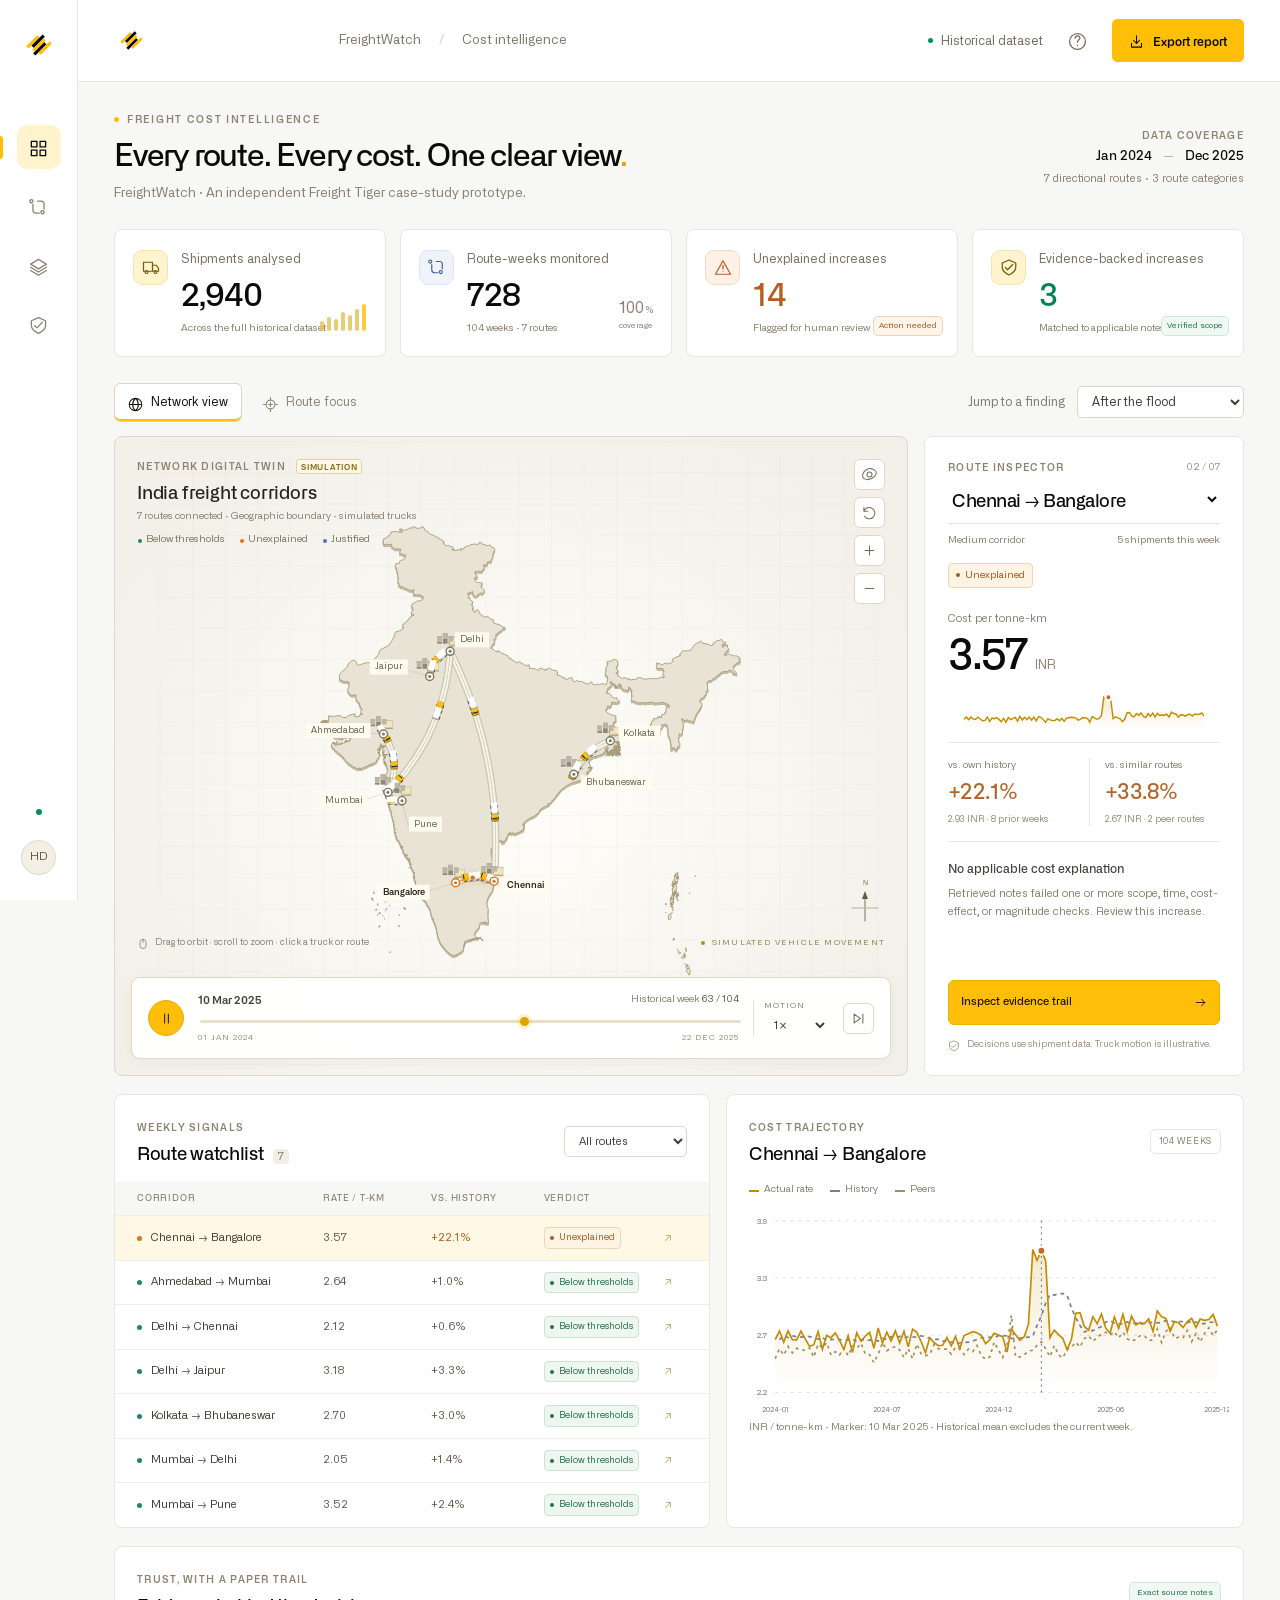
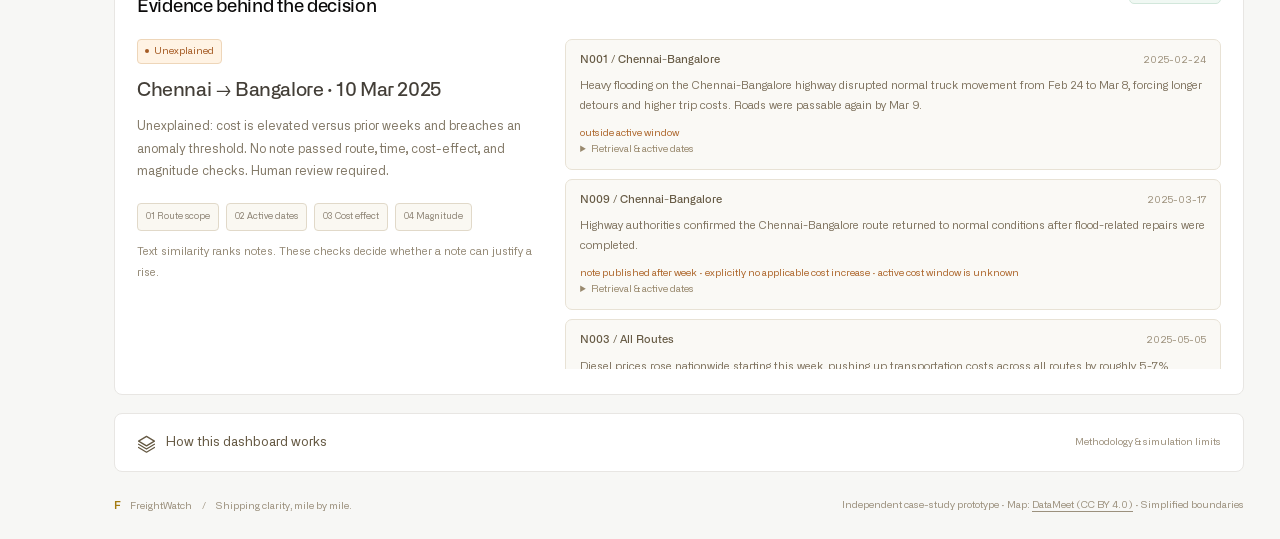
==== index.html @ c9426d9f "Deploy FreightWatch India dashboard with 3D truck simulation" ====
<!doctype html>
<html lang="en"><head><meta charset="UTF-8"><meta name="viewport" content="width=device-width,initial-scale=1"><meta name="theme-color" content="#0b1018"><meta name="description" content="Explore freight-cost anomalies in a 3D logistics network with simulated trucks and inspectable evidence."><title>FreightWatch | Freight Tiger Case Study</title><link rel="preload" href="assets/alliance-regular.woff2" as="font" type="font/woff2" crossorigin><link rel="stylesheet" href="styles.css"><link rel="stylesheet" href="brand.css"></head>
<body>
<aside class="rail"><a class="brand-mark" href="#" aria-label="FreightWatch home"><img src="assets/freight-tiger-logo.svg" alt="Freight Tiger"></a><div class="rail-nav"><button class="nav active" data-go="top" aria-label="Network overview" title="Network overview" data-icon="grid"></button><button class="nav" data-go="analysis" aria-label="Route analytics" title="Route analytics" data-icon="route"></button><button class="nav" data-go="evidence" aria-label="Evidence library" title="Evidence library" data-icon="layers"></button><button class="nav" data-go="method" aria-label="Methodology" title="Methodology" data-icon="shield"></button></div><div class="rail-bottom"><span class="online-dot"></span><div class="avatar">HD</div></div></aside>
<div class="workspace" id="top"><header><a class="wordmark" href="https://freighttiger.com/" target="_blank" rel="noopener"><img src="assets/freight-tiger-logo.svg" alt="Freight Tiger"></a><div class="breadcrumb">FreightWatch <span>/</span> Cost intelligence</div><div class="header-right"><span class="data-chip"><i></i>Historical dataset</span><button class="icon-button" id="helpBtn" aria-label="Open dashboard guide" data-icon="help"></button><a class="export" href="output.csv" download><span data-icon="download"></span>Export report</a></div></header>
<main><div class="page-heading"><div><div class="overline"><span></span> FREIGHT COST INTELLIGENCE</div><h1>Every route. Every cost. One clear view<span>.</span></h1><p>FreightWatch · An independent Freight Tiger case-study prototype.</p></div><div class="coverage"><span class="tiny-label">DATA COVERAGE</span><strong>Jan 2024 <span>—</span> Dec 2025</strong><span>7 directional routes · 3 route categories</span></div></div>
<section class="stats" aria-label="Full dataset metrics"><article><span class="stat-icon" data-icon="truck"></span><div><div class="stat-label">Shipments analysed</div><strong>2,940</strong><small>Across the full historical dataset</small></div><span class="micro-bars"><i></i><i></i><i></i><i></i><i></i><i></i><i></i></span></article><article><span class="stat-icon blue" data-icon="route"></span><div><div class="stat-label">Route-weeks monitored</div><strong>728</strong><small>104 weeks · 7 routes</small></div><span class="stat-end">100<span>%</span><small>coverage</small></span></article><article><span class="stat-icon orange" data-icon="alert"></span><div><div class="stat-label">Unexplained increases</div><strong class="warm">14</strong><small>Flagged for human review</small></div><span class="pill orange">Action needed</span></article><article><span class="stat-icon" data-icon="shield"></span><div><div class="stat-label">Evidence-backed increases</div><strong class="mint">3</strong><small>Matched to applicable notes</small></div><span class="pill green">Verified scope</span></article></section>
<div class="commandbar"><div class="tabs"><button class="tab active" id="networkTab"><span data-icon="globe"></span>Network view</button><button class="tab" id="focusTab"><span data-icon="target"></span>Route focus</button></div><div class="scenario"><label for="scenario">Jump to a finding</label><select id="scenario"><option value="flood-after">After the flood</option><option value="flood">Flood disruption</option><option value="festival">Festival surcharge</option><option value="spike">Unexplained spike</option><option value="peer">Peer anomaly</option></select></div></div>
<section class="main-grid"><div class="scene-panel"><canvas id="world" aria-label="Interactive 3D schematic of Indian shipping routes with simulated moving trucks"></canvas><div class="scene-top"><div><div class="tiny-label">NETWORK DIGITAL TWIN <span class="beta">SIMULATION</span></div><h2>India freight corridors</h2><p id="sceneCaption">7 routes connected · Geographic India boundary · simulated trucks</p></div><div class="scene-tools"><button id="orbit" class="tool" title="Toggle automatic camera orbit" aria-label="Toggle automatic camera orbit" data-icon="orbit"></button><button id="resetCamera" class="tool" title="Reset to north-up India map" aria-label="Reset to north-up India map" data-icon="reset"></button><button id="zoomIn" class="tool" title="Zoom in" aria-label="Zoom in" data-icon="plus"></button><button id="zoomOut" class="tool" title="Zoom out" aria-label="Zoom out" data-icon="minus"></button></div></div><div class="scene-key"><span><i class="key-dot teal"></i>Below thresholds</span><span><i class="key-dot orange"></i>Unexplained</span><span><i class="key-dot blue"></i>Justified</span></div><div class="view-badge"><span class="pulse-dot"></span><span>SIMULATED VEHICLE MOVEMENT</span></div><div class="map-tooltip" id="mapTooltip" hidden></div><div class="map-instruction"><span data-icon="mouse"></span>Drag to orbit · scroll to zoom · click a truck or route</div><div class="playback"><button id="playPause" class="play" aria-label="Pause truck animation" data-icon="pause"></button><div class="timeline-main"><div class="timeline-label"><strong id="weekLabel">10 Mar 2025</strong><span>Historical week <b id="weekIndex"></b></span></div><label class="sr" for="timeline">Select historical week</label><input type="range" id="timeline" min="0" max="103" value="62"><div class="timeline-ends"><span>01 JAN 2024</span><span>22 DEC 2025</span></div></div><div class="speed"><label for="speed">MOTION</label><select id="speed"><option value="0.5">0.5×</option><option value="1" selected>1×</option><option value="2">2×</option><option value="4">4×</option></select></div><button id="advanceWeek" class="tool" title="Next historical week" aria-label="Next historical week" data-icon="next"></button></div></div>
<aside class="route-panel" aria-live="polite"><div class="panel-kicker"><span class="tiny-label">ROUTE INSPECTOR</span><span class="route-number" id="routeNumber">03 / 07</span></div><label class="sr" for="routeSelect">Inspect a route</label><select id="routeSelect" class="route-select"></select><div class="route-subline"><span id="routeType"></span><span id="routeShipments"></span></div><div class="route-status" id="routeStatus"></div><div class="rate-hero"><span>Cost per tonne-km</span><div><strong id="routeRate"></strong><span>INR</span></div><div class="mini-chart" id="miniChart"></div></div><div class="comparison"><div><span>vs. own history</span><strong id="historyPct"></strong><small id="historyBase"></small></div><div><span>vs. similar routes</span><strong id="peerPct"></strong><small id="peerBase"></small></div></div><div class="evidence-callout" id="routeEvidence"></div><button class="inspect-button" id="inspectEvidence">Inspect evidence trail <span data-icon="arrow"></span></button><div class="route-foot"><span data-icon="shield"></span>Decisions use shipment data. Truck motion is illustrative.</div></aside></section>
<section class="analytics-grid" id="analysis"><div class="panel queue"><div class="panel-heading"><div><span class="tiny-label">WEEKLY SIGNALS</span><h2>Route watchlist <span id="queueCount"></span></h2></div><label class="sr" for="queueFilter">Filter routes</label><select id="queueFilter"><option value="all">All routes</option><option value="unexplained">Unexplained</option><option value="justified">Justified</option></select></div><div class="table-wrap"><table><thead><tr><th>Corridor</th><th>Rate / t-km</th><th>vs. history</th><th>Verdict</th><th></th></tr></thead><tbody id="queueBody"></tbody></table></div></div><div class="panel trends"><div class="panel-heading"><div><span class="tiny-label">COST TRAJECTORY</span><h2 id="trendTitle">Chennai → Bangalore</h2></div><span class="period-badge">104 WEEKS</span></div><div class="trend-legend"><span><i></i>Actual rate</span><span><i class="history"></i>History</span><span><i class="peer"></i>Peers</span></div><div id="trendChart"></div><div class="trend-note" id="trendNote"></div></div></section>
<section class="panel evidence-panel" id="evidence"><div class="panel-heading"><div><span class="tiny-label">TRUST, WITH A PAPER TRAIL</span><h2>Evidence behind the decision</h2></div><span class="pill green">Exact source notes</span></div><div class="evidence-layout"><div class="decision"><div id="decisionLabel"></div><h3 id="decisionTitle"></h3><p id="decisionText"></p><div class="gates"><span>01 Route scope</span><span>02 Active dates</span><span>03 Cost effect</span><span>04 Magnitude</span></div><p class="small-muted">Text similarity ranks notes. These checks decide whether a note can justify a rise.</p></div><div class="note-list" id="noteList"></div></div></section>
<section class="panel method" id="method"><details><summary><span data-icon="layers"></span>How this dashboard works <span>Methodology & simulation limits</span></summary><div class="method-grid"><div><h3>Measured, not animated</h3><p>All rates, baselines, flags, and evidence come from the supplied shipment and context data. Weekly rate is total freight divided by total tonne-km. History uses only the prior eight calendar weeks; peers exclude the route itself.</p></div><div><h3>Geographic map, simulated movement</h3><p>The India outline is derived from DataMeet’s Survey of India-based GeoJSON, simplified for display. Truck locations, speeds, counts, roads, and buildings are visual simulation elements. They are not GPS feeds, real-time shipment statuses, actual road geometries, or ETA predictions. Each scene represents your selected historical week.</p></div><div><h3>Explainable policy</h3><p>A candidate is ≥5% above history and either ≥15% above history or ≥20% above peers. Evidence must pass route, time, cost-effect, and magnitude checks. Applicable evidence supports a plausible explanation, not complete causal proof.</p></div></div></details></section>
<footer><span><span class="footer-mark">F</span> FreightWatch <b>/</b> Shipping clarity, mile by mile.</span><span>Independent case-study prototype · Map: <a href="https://github.com/datameet/maps" target="_blank" rel="noopener">DataMeet (CC BY 4.0)</a> · Simplified boundaries</span></footer></main></div>
<dialog id="guide"><button id="closeGuide" class="dialog-close" aria-label="Close guide">×</button><div class="overline">WELCOME TO FREIGHTWATCH</div><h2>Your network. A new perspective.</h2><p>Explore real freight findings in an illustrative 3D network.</p><ol><li><strong>Choose a scenario</strong> to jump to a meaningful historical week.</li><li><strong>Drag the scene</strong> to rotate it. Scroll or use + / − to zoom.</li><li><strong>Click a moving truck</strong>, road, city, or watchlist row to inspect its route.</li><li><strong>Scrub the timeline</strong> to change the week. Pause freezes the truck animation.</li><li><strong>Inspect the evidence</strong> to see exact notes and rejected explanations.</li></ol><p class="small-muted">Motion is simulated. Cost findings are based on the supplied dataset.</p><button class="inspect-button" id="startExplore">Explore the network <span data-icon="arrow"></span></button></dialog>
<div id="loading"><div class="loader-mark">F</div><span>Connecting your network…</span></div>
<script src="india-boundary.js"></script><script src="app.js"></script><script src="world.js"></script>
</body></html>
---- styles.css ----
:root{--bg:#0b1018;--panel:#101823;--line:#202c3a;--text:#edf4fa;--muted:#8092a7;--green:#63e6ba;--blue:#73a8ff;--orange:#ffab75;--font:'DM Sans',sans-serif;--display:'Manrope',sans-serif}*{box-sizing:border-box}html{scroll-behavior:smooth;scroll-padding-top:24px}body{margin:0;background:var(--bg);color:var(--text);font:14px/1.5 var(--font);-webkit-font-smoothing:antialiased}button,select,input{font:inherit}button,a,select,input{ -webkit-tap-highlight-color:transparent}button{cursor:pointer}a{color:inherit;text-decoration:none}button:focus-visible,a:focus-visible,select:focus-visible,input:focus-visible,summary:focus-visible{outline:2px solid var(--green);outline-offset:4px}button{color:inherit}svg.icon{width:19px;height:19px;stroke:currentColor;fill:none;stroke-width:1.65;stroke-linecap:round;stroke-linejoin:round;vertical-align:middle}button svg{pointer-events:none}.rail{width:78px;position:fixed;inset:0 auto 0 0;background:#0d141e;border-right:1px solid var(--line);z-index:20;display:flex;align-items:center;flex-direction:column;padding:25px 0}.brand-mark{font:800 30px var(--display);color:var(--green);line-height:1;position:relative}.brand-mark span{position:absolute;width:9px;height:4px;background:var(--green);bottom:-4px;right:-4px;transform:skew(-30deg)}.rail-nav{display:flex;flex-direction:column;gap:15px;margin-top:66px}.nav{width:44px;height:44px;background:none;border:0;border-radius:10px;color:#687c93;transition:.2s}.nav:hover,.nav.active{color:var(--green);background:#19332e}.nav.active:before{content:'';position:absolute;left:0;height:23px;width:3px;background:var(--green);border-radius:0 3px 3px 0}.rail-bottom{margin-top:auto;display:flex;flex-direction:column;align-items:center;gap:25px}.avatar{width:35px;height:35px;border-radius:50%;background:#263b3d;border:1px solid #415956;display:grid;place-items:center;font-size:10px;color:#b8d5cb}.online-dot{width:6px;height:6px;background:var(--green);border-radius:50%;box-shadow:0 0 15px #63e6ba66}.workspace{margin-left:78px}header{height:82px;padding:0 36px;border-bottom:1px solid var(--line);display:flex;align-items:center;gap:50px;background:#0c121c}.wordmark{font:800 22px var(--display);letter-spacing:-.8px}.wordmark span{font-weight:500;color:#8aa0b2}.wordmark sup{font:650 9px var(--font);color:var(--green);border:1px solid #315849;border-radius:4px;padding:2px 4px;position:relative;top:-5px;margin-left:8px;letter-spacing:0}.breadcrumb{color:#91a0b0;font-size:12px}.breadcrumb span{margin:0 15px;color:#384c60}.header-right{margin-left:auto;display:flex;align-items:center;gap:20px}.data-chip{color:#9cabba;font-size:11px;display:flex;align-items:center;gap:8px}.data-chip i{width:5px;height:5px;background:var(--green);border-radius:100%}.icon-button{border:0;background:none;color:var(--muted);padding:5px}.export{background:#1d2a37;border:1px solid #324152;border-radius:7px;display:flex;gap:9px;align-items:center;padding:9px 14px;font-size:11px;font-weight:600}.export:hover{background:#293b4c}.export .icon{width:15px}main{padding:30px 36px 0;max-width:2000px;margin:auto}.page-heading{display:flex;justify-content:space-between;align-items:center;margin-bottom:25px}.overline{font-size:9px;letter-spacing:2.1px;font-weight:650;color:#96aabd;display:flex;align-items:center;gap:8px}.overline>span{width:5px;height:5px;background:var(--green);border-radius:50%}h1{font:650 clamp(24px,2.3vw,37px)/1.25 var(--display);letter-spacing:-1.3px;margin:11px 0 8px}h1>span{color:var(--green)}.page-heading p{color:var(--muted);font-size:12px;margin:0}.coverage{display:flex;flex-direction:column;text-align:right;gap:4px}.tiny-label{font-size:9px;letter-spacing:1.5px;color:#8198ad;font-weight:650}.coverage strong{font-size:12px;font-weight:500}.coverage strong span{color:#465c70;margin:0 8px}.coverage>span:last-child{font-size:10px;color:#667c91}.stats{display:grid;grid-template-columns:repeat(4,1fr);gap:14px;margin-bottom:26px}.stats article{padding:20px 18px;border:1px solid var(--line);background:linear-gradient(120deg,#131e29,#101722);border-radius:10px;display:flex;align-items:flex-start;gap:13px;position:relative;overflow:hidden}.stat-icon{color:var(--green);background:#17362e;border:1px solid #28483d;display:grid;place-items:center;border-radius:9px;width:35px;height:35px;flex-shrink:0}.stat-icon.blue{color:var(--blue);background:#1b2b44;border-color:#2b3e5d}.stat-icon.orange{color:var(--orange);background:#392b26;border-color:#513930}.stat-icon .icon{width:18px}.stat-label{font-size:10px;color:#a3b0be}.stats strong{display:block;font:650 30px/1.25 var(--display);letter-spacing:-.9px;margin:8px 0 5px}.stats small{display:block;font-size:9px;color:#60778c}.warm{color:var(--orange)}.mint{color:var(--green)}.pill{display:inline-flex;align-items:center;gap:5px;padding:4px 7px;border:1px solid;border-radius:5px;font-size:8px;white-space:nowrap}.pill.orange{color:var(--orange);border-color:#503b30;background:#352920}.pill.green{color:var(--green);border-color:#2b473e;background:#172c26}.stats .pill{position:absolute;right:14px;top:21px;font-size:7px;padding:3px 5px}.micro-bars{height:26px;display:flex;gap:3px;align-items:flex-end;position:absolute;bottom:25px;right:19px;opacity:.8}.micro-bars i{height:10px;width:4px;background:#3f8d76;border-radius:2px}.micro-bars i:nth-child(2){height:14px}.micro-bars i:nth-child(3){height:12px}.micro-bars i:nth-child(4){height:19px}.micro-bars i:nth-child(5){height:16px}.micro-bars i:nth-child(6){height:22px}.micro-bars i:nth-child(7){height:27px;background:var(--green)}.stat-end{position:absolute;right:18px;bottom:24px;font-size:16px;color:#8fa9bf}.stat-end span{font-size:9px;margin-left:2px}.stat-end small{font-size:8px!important}.commandbar{display:flex;justify-content:space-between;align-items:center;margin-bottom:14px}.tabs{display:flex;gap:7px}.tab{display:flex;align-items:center;gap:8px;border:1px solid transparent;background:none;color:#71869b;border-radius:6px;padding:9px 13px;font-size:11px}.tab .icon{width:15px;height:15px}.tab.active{background:#1a2a32;color:#bdeddf;border-color:#2b4146}.scenario{display:flex;align-items:center;gap:12px;font-size:10px;color:var(--muted)}select{color:#c0cbd7;background:#151f2c;border:1px solid #2b394a;border-radius:6px;padding:8px 27px 8px 10px;font-size:10px;cursor:pointer;color-scheme:dark}.main-grid{display:grid;grid-template-columns:minmax(0,1fr) 295px;gap:16px}.scene-panel{height:580px;position:relative;border-radius:12px;border:1px solid #293747;overflow:hidden;background:radial-gradient(ellipse at 50% 55%,#15313b 0%,#101c29 43%,#0d1722 75%)}#world{display:block;width:100%;height:100%;touch-action:none;cursor:grab}#world.dragging{cursor:grabbing}.scene-top{position:absolute;inset:22px 22px auto;display:flex;justify-content:space-between;pointer-events:none}.scene-top h2{font:550 16px var(--display);margin:9px 0 4px;letter-spacing:-.2px}.scene-top p{font-size:9px;color:#5f7a90;margin:0}.beta{font-size:7px;color:#7fc2b5;border:1px solid #2f5753;border-radius:3px;padding:2px 4px;margin-left:7px;letter-spacing:.7px}.scene-tools{display:flex;flex-direction:column;gap:7px;pointer-events:auto}.tool{background:#162332e8;border:1px solid #2c4052;color:#90a8bd;border-radius:6px;width:31px;height:31px;display:grid;place-items:center}.tool:hover,.tool.active{background:#254339;border-color:#49806b;color:var(--green)}.tool .icon{width:15px;height:15px}.scene-key{position:absolute;top:95px;left:23px;display:flex;gap:15px;font-size:8px;color:#8ba1b3;pointer-events:none}.key-dot{display:inline-block;width:4px;height:4px;border-radius:50%;margin-right:4px;vertical-align:middle}.key-dot.teal{background:var(--green)}.key-dot.orange{background:var(--orange)}.key-dot.blue{background:var(--blue)}.view-badge{position:absolute;right:22px;bottom:126px;display:flex;align-items:center;gap:7px;color:#7c9eaa;font-size:7px;letter-spacing:1.2px;pointer-events:none}.pulse-dot{width:4px;height:4px;border-radius:50%;background:var(--green);box-shadow:0 0 10px #63e6ba}.map-instruction{position:absolute;bottom:125px;left:22px;display:flex;gap:6px;align-items:center;color:#6d8ba0;font-size:8px;pointer-events:none}.map-instruction .icon{width:12px;height:12px}.playback{position:absolute;left:16px;right:16px;bottom:16px;display:flex;align-items:center;gap:16px;padding:14px 16px;background:#101d2ae8;backdrop-filter:blur(18px);border:1px solid #2c4050;border-radius:9px;box-shadow:0 7px 20px #0003}.play{width:36px;height:36px;border:1px solid #467866;border-radius:50%;background:#254d41;color:#a4f5d9;display:grid;place-items:center;flex-shrink:0}.play .icon{width:15px;height:15px}.timeline-main{flex:1}.timeline-label{display:flex;justify-content:space-between;font-size:9px}.timeline-label strong{font-weight:550;color:#dce9f0}.timeline-label span{color:#758da2;font-size:8px}.timeline-label b{font-weight:400;color:#a6c0d2}.timeline-ends{display:flex;justify-content:space-between;font-size:6px;letter-spacing:1px;color:#5e7a90;margin-top:2px}input[type=range]{width:100%;height:3px;appearance:none;background:#2b4050;border-radius:5px;cursor:pointer;accent-color:var(--green)}input[type=range]::-webkit-slider-thumb{appearance:none;width:9px;height:9px;background:#a0f1d5;border-radius:50%;box-shadow:0 0 0 3px #63e6ba22}.speed{padding-left:10px;border-left:1px solid #2a3b4a;display:flex;flex-direction:column;gap:3px}.speed label{font-size:6px;color:#7891a5;letter-spacing:1px}.speed select{font-size:9px;padding:3px 12px 3px 5px;background:transparent;border-color:transparent}.map-tooltip{position:absolute;padding:9px 12px;background:#111e2ff5;border:1px solid #385165;border-radius:7px;z-index:6;pointer-events:none;font-size:10px;box-shadow:0 5px 20px #0005;max-width:220px}.map-tooltip small{display:block;color:var(--muted);font-size:8px;margin-top:4px}.route-panel{background:linear-gradient(150deg,#14202b,#101722);border:1px solid var(--line);border-radius:12px;padding:21px;display:flex;flex-direction:column;min-width:0}.panel-kicker{display:flex;justify-content:space-between}.route-number{font-size:8px;color:#50677e}.route-select{width:100%;background:transparent;border:0;border-bottom:1px solid #273646;border-radius:0;padding:17px 0 11px;font:550 17px var(--display);letter-spacing:-.5px;color:#eef4fa}.route-subline{display:flex;justify-content:space-between;font-size:8px;color:#758ca1;margin-top:9px}.route-status{margin-top:15px}.status{font-size:8px;border-radius:4px;padding:4px 7px;display:inline-flex;align-items:center;gap:5px;background:#21332e;color:var(--green);border:1px solid #32493f}.status:before{content:'';width:4px;height:4px;border-radius:50%;background:currentColor}.status.unexplained{color:var(--orange);background:#392c25;border-color:#584032}.status.justified{color:var(--blue);background:#202e45;border-color:#344b6d}.rate-hero{margin-top:20px}.rate-hero>span{font-size:9px;color:#8498ac}.rate-hero>div:not(.mini-chart){display:flex;align-items:baseline;gap:8px}.rate-hero strong{font:550 43px/1.3 var(--display);letter-spacing:-2px}.rate-hero>div>span{font-size:10px;color:#667f94}.mini-chart{height:45px;margin:2px 0 10px}.mini-chart svg{width:100%;height:100%;overflow:visible}.comparison{border-top:1px solid #273646;border-bottom:1px solid #273646;padding:15px 0;display:grid;grid-template-columns:1fr 1fr;gap:10px}.comparison>div+div{border-left:1px solid #273646;padding-left:15px}.comparison span{display:block;font-size:8px;color:#8398aa}.comparison strong{display:block;font:600 19px var(--display);letter-spacing:-.6px;margin:7px 0;color:var(--orange)}.comparison small{display:block;font-size:7px;color:#60788f}.evidence-callout{font-size:9px;line-height:1.7;color:#93a7b9;margin:17px 0;min-height:60px}.evidence-callout strong{display:block;color:#d3dee9;font-size:10px;margin-bottom:5px;font-weight:500}.inspect-button{display:flex;align-items:center;justify-content:space-between;width:100%;background:#1e3d35;border:1px solid #345e4f;border-radius:6px;padding:10px 11px;color:#ade4d0;font-size:9px;margin-top:auto;gap:10px}.inspect-button:hover{background:#2c5447}.inspect-button .icon{width:13px}.route-foot{display:flex;gap:7px;margin-top:13px;color:#5c7489;font-size:7px;line-height:1.5}.route-foot .icon{width:12px;height:12px;flex-shrink:0}.analytics-grid{display:grid;grid-template-columns:1.15fr 1fr;gap:16px;margin-top:18px}.panel{border:1px solid var(--line);border-radius:10px;background:var(--panel);overflow:hidden}.panel-heading{display:flex;align-items:center;justify-content:space-between;padding:22px 22px 16px}.panel-heading h2{font:550 16px var(--display);letter-spacing:-.3px;margin:6px 0 0}.panel-heading h2 span{display:inline-block;border-radius:4px;background:#22323e;padding:1px 5px;color:#88a0b4;font:9px var(--font);margin-left:6px}.table-wrap{overflow:auto}table{border-collapse:collapse;width:100%;font-size:10px}th{text-align:left;font-size:7px;font-weight:500;letter-spacing:.8px;text-transform:uppercase;color:#586e85;background:#121c27;padding:10px 22px;white-space:nowrap}td{padding:11px 22px;border-top:1px solid #1b2734;color:#aab9c8;white-space:nowrap}tr.selected{background:#192c32}tbody tr:hover{background:#1b2b37}.route-cell{background:none;border:0;padding:0;display:flex;align-items:center;gap:9px;color:#c3d1dd;font-size:10px;text-align:left}.route-cell i{width:5px;height:5px;background:var(--green);border-radius:50%;box-shadow:0 0 8px #63e6ba25;flex-shrink:0}.route-cell i.unexplained{background:var(--orange)}.route-cell i.justified{background:var(--blue)}td .status{font-size:7px;padding:3px 5px}td:last-child{padding-left:0;padding-right:13px;color:#637f94}.period-badge{font-size:7px;color:#738b9f;border:1px solid #2a3a4c;padding:5px 8px;border-radius:5px;letter-spacing:.7px}.trend-legend{display:flex;gap:17px;padding:0 22px;font-size:8px;color:#7e95ab}.trend-legend i{display:inline-block;width:10px;height:2px;background:var(--green);vertical-align:middle;margin-right:5px}.trend-legend i.history{background:#7c95d5}.trend-legend i.peer{background:#9b805b}#trendChart{padding:10px 14px 0}#trendChart svg{width:100%;height:auto;display:block}.trend-note{font-size:8px;line-height:1.6;color:#637e93;padding:2px 22px 17px}.evidence-panel{margin-top:18px}.evidence-layout{display:grid;grid-template-columns:.85fr 1.4fr;gap:30px;padding:5px 22px 25px}.decision h3{font:550 17px var(--display);letter-spacing:-.4px;margin:15px 0 9px}.decision>p{color:#91a6b9;font-size:10px;line-height:1.8}.gates{display:flex;gap:7px;flex-wrap:wrap;margin-top:20px}.gates span{font-size:7px;border:1px solid #2b3c4c;color:#8aa4b8;padding:6px 8px;border-radius:4px}.small-muted{font-size:9px!important;color:#627c91!important;line-height:1.8}.note-list{max-height:330px;overflow:auto;scrollbar-width:thin;scrollbar-color:#2c4355 transparent}.note{background:#13202c;border:1px solid #283a49;border-radius:7px;margin-bottom:9px;padding:12px 14px}.note-top{display:flex;justify-content:space-between;align-items:center}.note-top b{font-size:9px;font-weight:500;color:#afc8da}.note-top small{font-size:7px;color:#7893a9}.note p{font-size:9px;color:#94a9ba;line-height:1.8;margin:8px 0}.note .rejection{font-size:8px;color:#c29c80;margin:0}.note.eligible{border-color:#376455;background:#172b28}.note.eligible .rejection{color:#81ceb0}.note details summary{font-size:8px;color:#758fa3;cursor:pointer}.method{margin-top:18px;padding:18px 22px}.method summary{font-size:11px;cursor:pointer;list-style:none;display:flex;align-items:center;gap:10px;color:#b2c5d5}.method summary>.icon{width:15px}.method summary>span:last-child{margin-left:auto;font-size:8px;color:#6d859a}.method-grid{display:grid;grid-template-columns:repeat(3,1fr);gap:30px;padding-top:20px}.method-grid h3{font-size:11px;font-weight:500}.method-grid p{font-size:10px;line-height:1.9;color:#8098ac}footer{display:flex;justify-content:space-between;align-items:center;color:#4f687f;font-size:8px;padding:25px 0}footer b{font-weight:400;margin:0 8px}.footer-mark{color:#89b3a4;font-weight:700;font-size:11px;margin-right:7px}dialog{color:var(--text);background:linear-gradient(145deg,#1b2d39,#111c29);border:1px solid #3d5666;border-radius:16px;max-width:490px;width:calc(100% - 30px);padding:34px;box-shadow:0 30px 100px #0008}dialog::backdrop{background:#050b14bb;backdrop-filter:blur(8px)}dialog h2{font:550 25px var(--display);letter-spacing:-1px;margin-top:18px}dialog p,dialog li{font-size:12px;color:#9aafbf;line-height:1.8}dialog ol{padding-left:18px}dialog li{margin-bottom:12px}dialog strong{color:#dae7ee;font-weight:500}dialog .inspect-button{margin-top:23px;padding:12px;font-size:11px}.dialog-close{position:absolute;right:14px;top:10px;font-size:25px;background:none;border:0;color:#8fa5b7}#loading{position:fixed;inset:0;z-index:100;background:#0b1018;display:flex;flex-direction:column;align-items:center;justify-content:center;gap:20px;color:#6f8d9d;font-size:12px;transition:opacity .4s}.loader-mark{font:800 50px var(--display);color:var(--green);animation:breathe 1.4s infinite}@keyframes breathe{50%{opacity:.4;transform:translateY(-5px)}}.sr{position:absolute;width:1px;height:1px;padding:0;margin:-1px;overflow:hidden;clip:rect(0,0,0,0);border:0}@media(min-width:1600px){.scene-panel{height:650px}.route-panel{padding:25px}.route-select{font-size:21px}.rate-hero{margin-top:30px}.rate-hero strong{font-size:52px}.mini-chart{height:55px}.comparison{padding:22px 0}.evidence-callout{font-size:11px}.inspect-button{font-size:11px}}@media(max-width:1250px){header{gap:20px;padding:0 24px}.breadcrumb{display:none}main{padding:25px 24px 0}.stats article{padding:16px 13px;gap:9px}.stats .pill{display:none}.stat-icon{width:29px;height:29px}.stats strong{font-size:27px}.micro-bars,.stat-end{display:none}.main-grid{grid-template-columns:minmax(0,1fr) 270px}.scene-panel{height:560px}.scene-key{gap:8px}.view-badge{display:none}.route-panel{padding:18px}.route-select{font-size:15px}.analytics-grid{grid-template-columns:1fr 1fr}td,th{padding-left:14px;padding-right:14px}.table-wrap{font-size:9px}.route-cell{font-size:9px}.timeline-label span{display:none}}
@media(max-width:1000px){.rail{width:60px}.workspace{margin-left:60px}header{height:70px}.header-right{gap:12px}.data-chip{display:none}.coverage{display:none}.stats{grid-template-columns:repeat(2,1fr)}.stats .pill{display:block}.main-grid{grid-template-columns:1fr}.scene-panel{height:580px}.route-panel{display:grid;grid-template-columns:1fr 1fr;gap:8px 25px}.panel-kicker,.route-select,.route-subline,.route-status{grid-column:1}.rate-hero{grid-column:2;grid-row:1/5;margin:0}.rate-hero strong{font-size:43px}.mini-chart{height:50px}.comparison{grid-column:1;margin-top:10px}.evidence-callout{grid-column:2;grid-row:5;margin:10px 0}.inspect-button{grid-column:1;margin-top:10px}.route-foot{grid-column:2}.analytics-grid{grid-template-columns:1fr}.evidence-layout{grid-template-columns:1fr 1.2fr}.scene-key{gap:20px}.view-badge{display:flex}}
@media(max-width:650px){.rail{width:47px;padding:24px 0}.rail-nav{gap:13px;margin-top:45px}.nav{width:33px;height:36px}.nav .icon{width:17px}.avatar{width:28px;height:28px;font-size:8px}.brand-mark{font-size:24px}.workspace{margin-left:47px}header{height:65px;padding:0 14px}.wordmark{font-size:18px}.wordmark sup{font-size:7px}.header-right{gap:7px}.icon-button .icon{width:17px}.export{font-size:0;padding:7px;gap:0}.export .icon{width:15px}.page-heading{margin-bottom:19px}h1{font-size:24px;letter-spacing:-1px;max-width:280px}.page-heading p{font-size:10px;max-width:250px;line-height:1.7}.overline{font-size:7px;letter-spacing:1.5px}main{padding:22px 12px 0}.stats{gap:8px;margin-bottom:17px}.stats article{padding:13px 10px;gap:7px}.stat-icon{display:none}.stat-label{font-size:8px}.stats strong{font-size:26px;margin:5px 0}.stats small{font-size:7px}.stats .pill{display:none}.commandbar{align-items:flex-start;gap:10px;flex-direction:column}.tab{font-size:9px;padding:7px 10px}.scenario{width:100%;justify-content:space-between;font-size:8px}.scenario select{font-size:9px}.scene-panel{height:510px;border-radius:9px}.scene-top{inset:16px 14px auto}.scene-top h2{font-size:14px}.scene-top p{font-size:7px}.tiny-label{font-size:7px;letter-spacing:1.2px}.beta{font-size:6px;margin-left:4px}.scene-tools{margin-top:65px;gap:5px}.tool{width:27px;height:27px}.scene-key{top:90px;left:14px;gap:9px;font-size:6px}.scene-key i{width:3px;height:3px}.map-instruction{left:14px;bottom:111px;font-size:6px;max-width:210px}.view-badge{display:none}.playback{left:9px;right:9px;bottom:10px;gap:9px;padding:12px 9px}.play{width:29px;height:29px}.timeline-label strong{font-size:8px}.timeline-ends{font-size:5px;letter-spacing:.5px}.speed{padding-left:6px}.speed label{font-size:5px}#advanceWeek{display:none}.route-panel{padding:17px;gap:5px 15px}.route-select{font-size:12px;letter-spacing:-.5px;padding:14px 0 9px}.route-subline{font-size:6px;gap:4px}.rate-hero>span{font-size:7px}.rate-hero strong{font-size:35px}.rate-hero>div>span{font-size:8px}.mini-chart{height:45px}.comparison{padding:12px 0;gap:4px}.comparison>div+div{padding-left:8px}.comparison span{font-size:6px}.comparison strong{font-size:15px}.comparison small{font-size:6px}.evidence-callout{font-size:7px;line-height:1.8}.evidence-callout strong{font-size:8px}.inspect-button{font-size:7px;padding:8px}.route-foot{font-size:6px}.route-foot .icon{width:9px}.panel-heading{padding:17px 14px 12px}.panel-heading h2{font-size:13px}.panel-heading select{font-size:8px;max-width:100px}.evidence-layout{grid-template-columns:1fr;padding:0 14px 17px;gap:13px}.decision h3{font-size:15px}.decision>p{font-size:9px}.note-list{max-height:290px}.method{padding:15px 14px}.method summary{font-size:9px}.method summary>span:last-child{display:none}.method-grid{grid-template-columns:1fr;gap:10px}.method-grid p{font-size:9px}footer{font-size:7px;align-items:flex-start;gap:12px;flex-direction:column;padding:20px 0}.period-badge{font-size:6px}.trend-legend{font-size:7px;padding:0 14px}.status{font-size:6px}.route-status{margin-top:9px}.route-number{font-size:6px}dialog{padding:25px}dialog h2{font-size:22px}}@media(prefers-reduced-motion:reduce){html{scroll-behavior:auto}.loader-mark{animation:none}}
---- brand.css ----
@font-face{font-family:Alliance;src:url('assets/alliance-regular.woff2') format('woff2');font-weight:400;font-style:normal;font-display:swap}
@font-face{font-family:Alliance;src:url('assets/alliance-medium.woff2') format('woff2');font-weight:500;font-style:normal;font-display:swap}
@font-face{font-family:Alliance;src:url('assets/alliance-semibold.woff2') format('woff2');font-weight:600 900;font-style:normal;font-display:swap}
:root{--bg:#f7f7f5;--panel:#fff;--line:#e8e6e3;--text:#0b0a0a;--muted:#817a70;--green:#b17c00;--blue:#406ba5;--orange:#bd621a;--font:Alliance,Arial,sans-serif;--display:Alliance,Arial,sans-serif}
body{background:#f7f7f5;font-size:14px;color:#0b0a0a}.rail{background:#fff;border-color:#e8e6e3}.brand-mark{width:40px;height:40px;overflow:hidden}.brand-mark img{height:40px;width:200px;max-width:none}.rail-nav{margin-top:60px}.nav{color:#8c8273}.nav:hover,.nav.active{background:#fff4ce;color:#0b0a0a}.nav.active:before{background:#ffbe07}.avatar{background:#f3efe5;border-color:#e1d9c6;color:#66583b;font-size:11px}.online-dot{background:#009256;box-shadow:none}header{background:#fff;border-color:#e8e6e3}.wordmark img{width:175px;height:35px;display:block}.breadcrumb{color:#817a70;font-size:13px}.breadcrumb span{color:#c6c0b5}.data-chip{color:#726b61;font-size:12px}.data-chip i{background:#009256}.icon-button{color:#766d5e}.export{background:#ffbe07;color:#0b0a0a;border-color:#ffbe07;font-size:12px;padding:10px 16px;border-radius:5px}.export:hover{background:#edb000}.overline{color:#8c8273;font-size:10px;letter-spacing:1.7px}.overline>span{background:#ffbe07}h1{font-weight:500;font-size:clamp(26px,2.4vw,39px);letter-spacing:-1.2px}h1>span{color:#e1a500}.page-heading p{font-size:13px;color:#8c8273}.tiny-label{color:#8c8273;font-size:10px;letter-spacing:1.3px}.coverage strong{font-size:13px}.coverage strong span{color:#b6ac9b}.coverage>span:last-child{color:#8c8273;font-size:11px}.stats article{background:#fff;border:1px solid #e8e6e3;border-radius:8px;box-shadow:0 2px 3px #0b0a0a03}.stat-icon{color:#725a0b;background:#fff4ce;border-color:#f2e4b3}.stat-icon.blue{color:#42699a;background:#f0f4fa;border-color:#dce6f2}.stat-icon.orange{color:#b56328;background:#fff1e5;border-color:#f2dcc9}.stat-label{color:#766e62;font-size:12px}.stats strong{font-weight:500;font-size:32px;letter-spacing:-1px}.stats small{color:#8c8273;font-size:10px}.warm{color:#b55e24}.mint{color:#008551}.pill.orange{color:#a55821;border-color:#e9d4bd;background:#fff4e8}.pill.green{color:#247453;border-color:#d2e7db;background:#f0f8f3}.stats .pill{font-size:8px}.micro-bars i{background:#e4c14e}.micro-bars i:nth-child(7){background:#ffbe07}.stat-end{color:#8c8273}.tab{color:#8c8273;font-size:12px}.tab.active{background:#fff;border-color:#dcd5c8;color:#17140e;box-shadow:inset 0 -2px #ffbe07}.scenario{font-size:12px;color:#817a70}select{color:#433e37;background:#fff;border-color:#dcd7cf;font-size:12px;color-scheme:light;border-radius:5px}.scene-panel{background:radial-gradient(ellipse at 50% 55%,#fffefa,#f2f0e9 80%);border-color:#ded9cc;border-radius:8px}.scene-top h2{color:#262219;font-weight:500;font-size:18px}.scene-top p{color:#8c8273;font-size:10px}.beta{color:#846412;border-color:#e1d2a6;background:#fff8e5;font-size:8px}.tool{background:#fffffff2;border-color:#ded8cc;color:#786b53}.tool:hover,.tool.active{background:#fff2c7;border-color:#e4c466;color:#58430b}.scene-key{font-size:10px;color:#817866}.key-dot.teal{background:#268566}.key-dot.orange{background:#d97423}.key-dot.blue{background:#4d75b8}.view-badge{color:#978455;font-size:8px}.pulse-dot{background:#b78d18;box-shadow:none}.map-instruction{color:#8c8273;font-size:9px}.playback{background:#fffffff2;border-color:#dfd8c9;box-shadow:0 3px 12px #4939180a;gap:14px}.play{background:#ffbe07;color:#1f190b;border-color:#e3ad16}.timeline-label{font-size:11px}.timeline-label strong{color:#433e37}.timeline-label span{font-size:10px;color:#8c8273}.timeline-label b{color:#665e51}.timeline-ends{font-size:8px;color:#a0927b}input[type=range]{background:#e7dfcc;accent-color:#e3a600}input[type=range]::-webkit-slider-thumb{background:#dba600;box-shadow:0 0 0 3px #ffbe0733}.speed{border-color:#e8e1d3}.speed label{font-size:8px;color:#8c8273}.speed select{font-size:11px}.map-tooltip{background:#fffdf7f5;border-color:#d7cba9;color:#272117;box-shadow:0 4px 20px #4d39161a}.map-tooltip small{font-size:10px;color:#8c8273}.route-panel{background:#fff;border-color:#e8e6e3;border-radius:8px}.route-number{color:#9c9384;font-size:10px}.route-select{color:#0b0a0a;border-color:#e8e6e3;font-size:18px;font-weight:500}.route-subline{color:#8c8273;font-size:10px}.status{font-size:10px;color:#26704d;background:#edf7ef;border-color:#cee3d3}.status.unexplained{color:#a55b24;background:#fff3e4;border-color:#eed6b9}.status.justified{color:#47658e;background:#edf3fb;border-color:#d3dfef}.rate-hero>span{font-size:11px;color:#8c8273}.rate-hero strong{color:#0b0a0a;font-weight:500}.rate-hero>div>span{font-size:12px;color:#8c8273}.comparison{border-color:#e8e6e3}.comparison>div+div{border-color:#e8e6e3}.comparison span{font-size:10px;color:#8c8273}.comparison strong{color:#b56429;font-size:21px;font-weight:500}.comparison small{color:#978b77;font-size:9px}.evidence-callout{color:#8c8273;font-size:11px;min-height:68px}.evidence-callout strong{color:#433e37;font-size:12px;font-weight:500}.inspect-button{background:#ffbe07;border-color:#edb206;color:#171208;font-size:11px;font-weight:500;padding:12px}.inspect-button:hover{background:#efb100}.route-foot{color:#9b907e;font-size:9px}.panel{background:#fff;border-color:#e8e6e3;border-radius:8px}.panel-heading h2{font-size:18px;font-weight:500;color:#0b0a0a}.panel-heading h2 span{background:#f2eee6;color:#8c8273;font-size:11px}.panel-heading select{font-size:11px}table{font-size:12px}th{background:#f7f7f5;color:#8c8273;font-size:9px}td{border-color:#efede8;color:#665e52;font-size:11px}tr.selected{background:#fff8e5}tbody tr:hover{background:#faf7ee}.route-cell{color:#433e37;font-size:11px}.route-cell i{background:#268566;box-shadow:none}.route-cell i.unexplained{background:#d97423}.route-cell i.justified{background:#4d75b8}td .status{font-size:9px}td:last-child{color:#b5984f}.period-badge{color:#8c8273;border-color:#e8e6e3;font-size:9px}.trend-legend{color:#8c8273;font-size:10px}.trend-legend i{background:#c48b00}.trend-legend i.history{background:#737e97}.trend-legend i.peer{background:#a18d60}.trend-note{font-size:10px;color:#8c8273}.decision h3{font-size:19px;font-weight:500;color:#433e37}.decision>p{color:#817765;font-size:12px;line-height:1.9}.gates span{color:#8c8273;border-color:#e1d9c9;background:#faf8f2;font-size:9px}.small-muted{font-size:11px!important;color:#958a77!important}.note-list{scrollbar-color:#d4c8ae transparent}.note{background:#faf9f5;border-color:#e8e2d5}.note-top b{font-size:11px;color:#655943}.note-top small{font-size:10px;color:#9c907b}.note p{font-size:11px;color:#817561}.note .rejection{font-size:10px;color:#ae682e}.note.eligible{border-color:#cbddc6;background:#f3f8ef}.note.eligible .rejection{color:#4c7e43}.note details summary{font-size:10px;color:#99896e}.method summary{font-size:13px;color:#655943}.method summary>span:last-child{color:#9d917d;font-size:10px}.method-grid h3{font-size:13px;font-weight:500}.method-grid p{font-size:12px;color:#8c8273}footer{font-size:10px;color:#9c917e}.footer-mark{color:#a47b10}footer a{text-decoration:underline;text-underline-offset:3px}dialog{background:#fffdf8;border-color:#dfd4ba;box-shadow:0 30px 100px #37281033}dialog::backdrop{background:#17130c66}dialog h2{color:#17130b}dialog p,dialog li{color:#8c8273}dialog strong{color:#433e37}.dialog-close{color:#8c8273}#loading{background:#f7f7f5;color:#8c8273}.loader-mark{color:#daa000}
@media(min-width:1251px){.stats .pill{top:auto;bottom:20px}.scene-panel{height:640px}.main-grid{grid-template-columns:minmax(0,1fr) 320px}.route-panel{padding:23px}.route-select{font-size:18px}}
@media(max-width:1250px){.stat-label{font-size:10px}.stats small{font-size:9px}.route-select{font-size:16px}.comparison small{font-size:8px}.evidence-callout{font-size:10px}.view-badge{display:none}.scene-key{font-size:9px}}
@media(max-width:1000px){.stats .pill{top:18px;bottom:auto}.route-select{font-size:19px}.scene-panel{height:620px}.rate-hero{margin-top:0}.evidence-callout{font-size:12px}.route-subline{font-size:11px}}
@media(max-width:650px){.wordmark img{width:145px;height:29px}.brand-mark{width:32px;height:32px}.brand-mark img{height:32px;width:160px}.export{font-size:0;padding:8px}h1{font-size:26px;max-width:300px}.overline{font-size:8px}.page-heading p{font-size:11px}.stat-label{font-size:10px}.stats strong{font-size:28px}.stats small{font-size:8px}.tab{font-size:10px}.scenario{font-size:10px}.scenario select{font-size:10px}.scene-panel{height:550px}.scene-top h2{font-size:16px}.scene-top p{font-size:8px}.tiny-label{font-size:8px}.beta{font-size:6px}.scene-key{font-size:8px;gap:10px}.map-instruction{font-size:7px}.timeline-label strong{font-size:9px}.timeline-ends{font-size:6px}.speed label{font-size:6px}.speed select{font-size:10px}.route-select{font-size:14px}.route-subline{font-size:8px}.rate-hero>span{font-size:9px}.comparison span{font-size:8px}.comparison strong{font-size:18px}.comparison small{font-size:7px}.evidence-callout{font-size:9px}.evidence-callout strong{font-size:10px}.inspect-button{font-size:9px;padding:9px}.route-foot{font-size:7px}.status{font-size:8px}.panel-heading h2{font-size:16px}.decision h3{font-size:17px}.decision>p{font-size:11px}.method summary{font-size:11px}.method-grid p{font-size:11px}.note p{font-size:10px}.note-top b{font-size:10px}.note-top small{font-size:8px}footer{font-size:8px}.small-muted{font-size:10px!important}}
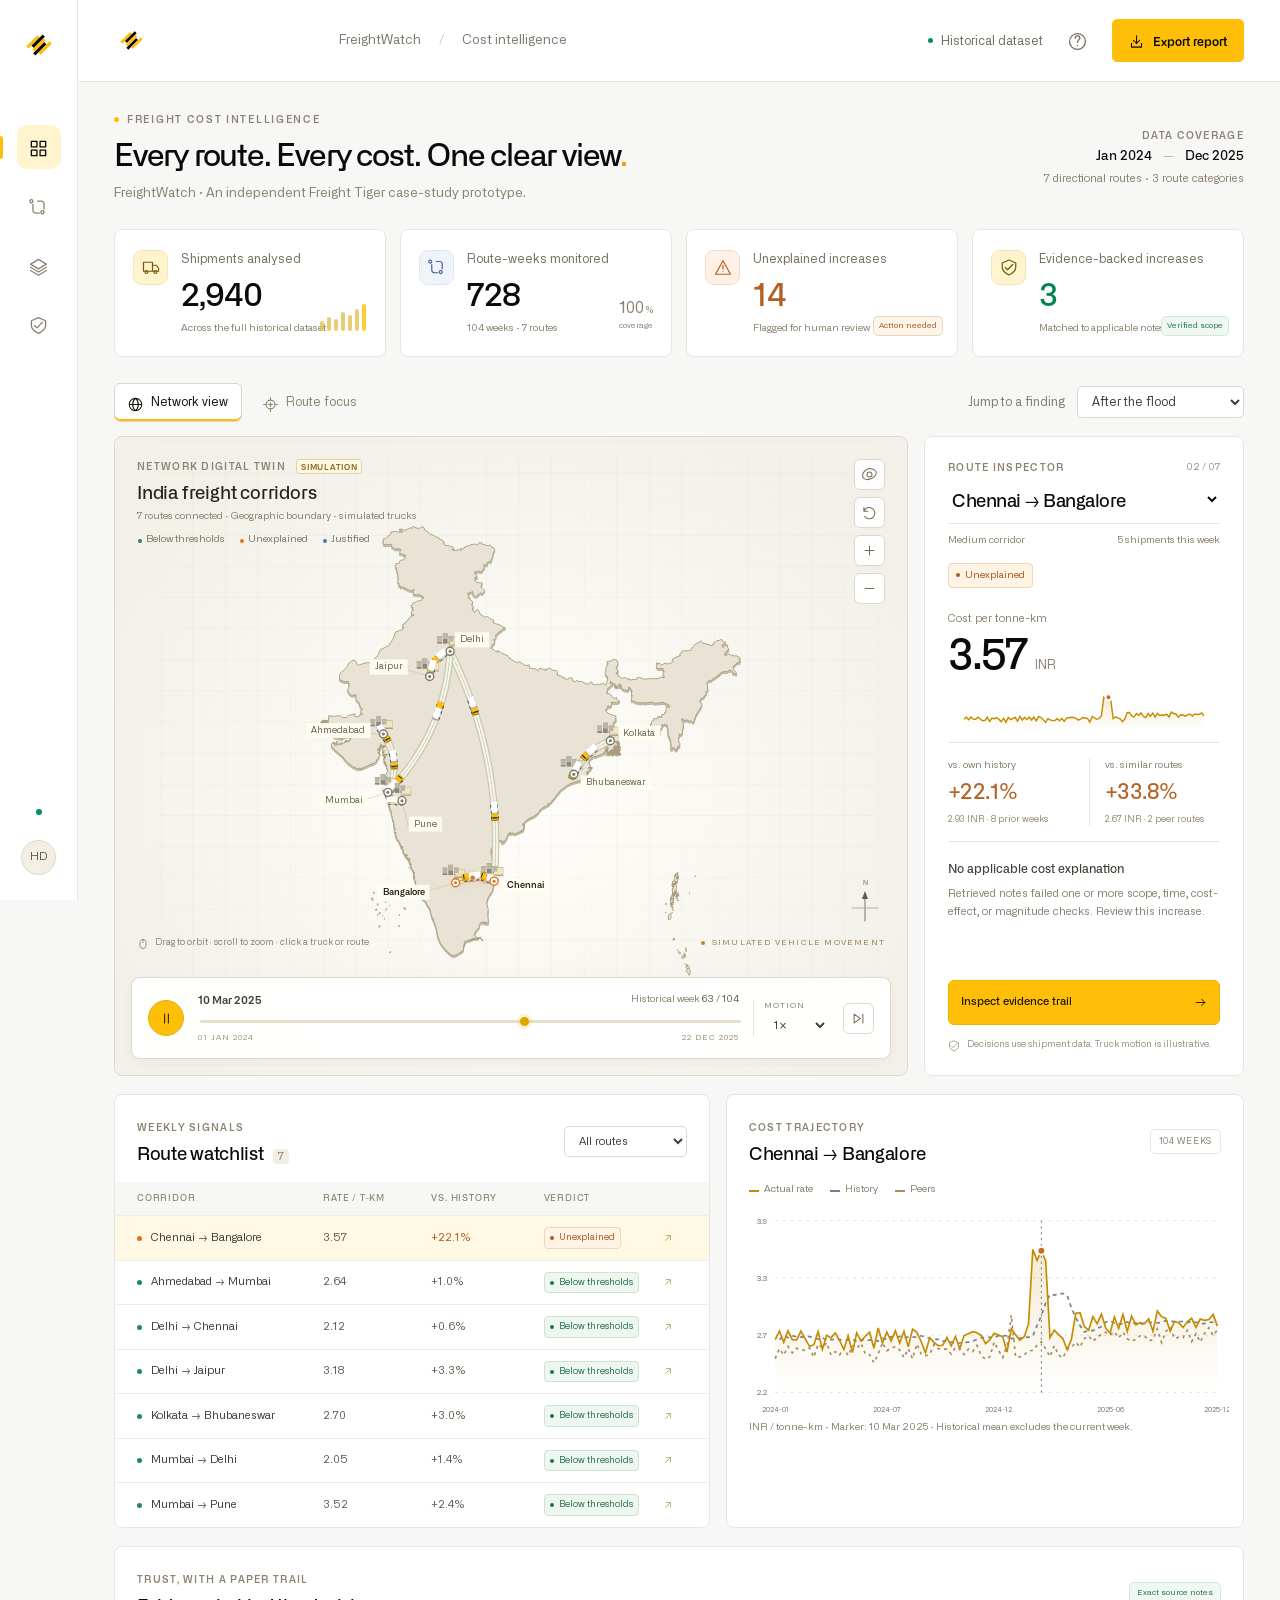
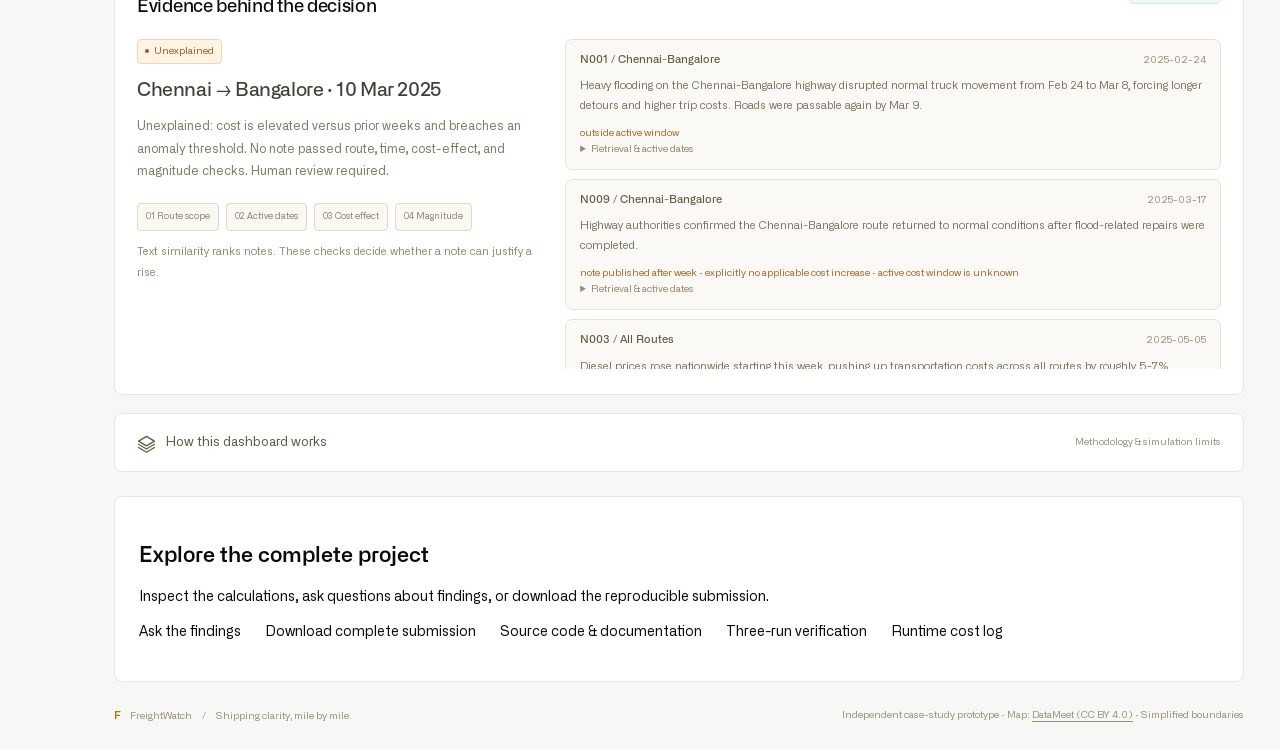
==== commit bb103bbe: "Complete assignment submission: analysis, evidence, tests, reproducibility, cost log and downloadabl" ====
--- a/index.html
+++ b/index.html
@@ -11,7 +11,7 @@
 <section class="analytics-grid" id="analysis"><div class="panel queue"><div class="panel-heading"><div><span class="tiny-label">WEEKLY SIGNALS</span><h2>Route watchlist <span id="queueCount"></span></h2></div><label class="sr" for="queueFilter">Filter routes</label><select id="queueFilter"><option value="all">All routes</option><option value="unexplained">Unexplained</option><option value="justified">Justified</option></select></div><div class="table-wrap"><table><thead><tr><th>Corridor</th><th>Rate / t-km</th><th>vs. history</th><th>Verdict</th><th></th></tr></thead><tbody id="queueBody"></tbody></table></div></div><div class="panel trends"><div class="panel-heading"><div><span class="tiny-label">COST TRAJECTORY</span><h2 id="trendTitle">Chennai → Bangalore</h2></div><span class="period-badge">104 WEEKS</span></div><div class="trend-legend"><span><i></i>Actual rate</span><span><i class="history"></i>History</span><span><i class="peer"></i>Peers</span></div><div id="trendChart"></div><div class="trend-note" id="trendNote"></div></div></section>
 <section class="panel evidence-panel" id="evidence"><div class="panel-heading"><div><span class="tiny-label">TRUST, WITH A PAPER TRAIL</span><h2>Evidence behind the decision</h2></div><span class="pill green">Exact source notes</span></div><div class="evidence-layout"><div class="decision"><div id="decisionLabel"></div><h3 id="decisionTitle"></h3><p id="decisionText"></p><div class="gates"><span>01 Route scope</span><span>02 Active dates</span><span>03 Cost effect</span><span>04 Magnitude</span></div><p class="small-muted">Text similarity ranks notes. These checks decide whether a note can justify a rise.</p></div><div class="note-list" id="noteList"></div></div></section>
 <section class="panel method" id="method"><details><summary><span data-icon="layers"></span>How this dashboard works <span>Methodology & simulation limits</span></summary><div class="method-grid"><div><h3>Measured, not animated</h3><p>All rates, baselines, flags, and evidence come from the supplied shipment and context data. Weekly rate is total freight divided by total tonne-km. History uses only the prior eight calendar weeks; peers exclude the route itself.</p></div><div><h3>Geographic map, simulated movement</h3><p>The India outline is derived from DataMeet’s Survey of India-based GeoJSON, simplified for display. Truck locations, speeds, counts, roads, and buildings are visual simulation elements. They are not GPS feeds, real-time shipment statuses, actual road geometries, or ETA predictions. Each scene represents your selected historical week.</p></div><div><h3>Explainable policy</h3><p>A candidate is ≥5% above history and either ≥15% above history or ≥20% above peers. Evidence must pass route, time, cost-effect, and magnitude checks. Applicable evidence supports a plausible explanation, not complete causal proof.</p></div></div></details></section>
-<footer><span><span class="footer-mark">F</span> FreightWatch <b>/</b> Shipping clarity, mile by mile.</span><span>Independent case-study prototype · Map: <a href="https://github.com/datameet/maps" target="_blank" rel="noopener">DataMeet (CC BY 4.0)</a> · Simplified boundaries</span></footer></main></div>
+<section class="panel" style="padding:24px;margin-top:24px" aria-label="Submission resources"><h2>Explore the complete project</h2><p>Inspect the calculations, ask questions about findings, or download the reproducible submission.</p><p style="display:flex;flex-wrap:wrap;gap:24px"><a href="results/dashboard.html#assistant">Ask the findings</a><a href="FreightWatch_Submission.zip" download>Download complete submission</a><a href="https://github.com/harshdubey1234/freightwatch-dashboard">Source code &amp; documentation</a><a href="results/reproducibility.json">Three-run verification</a><a href="results/cost_log.json">Runtime cost log</a></p></section><footer><span><span class="footer-mark">F</span> FreightWatch <b>/</b> Shipping clarity, mile by mile.</span><span>Independent case-study prototype · Map: <a href="https://github.com/datameet/maps" target="_blank" rel="noopener">DataMeet (CC BY 4.0)</a> · Simplified boundaries</span></footer></main></div>
 <dialog id="guide"><button id="closeGuide" class="dialog-close" aria-label="Close guide">×</button><div class="overline">WELCOME TO FREIGHTWATCH</div><h2>Your network. A new perspective.</h2><p>Explore real freight findings in an illustrative 3D network.</p><ol><li><strong>Choose a scenario</strong> to jump to a meaningful historical week.</li><li><strong>Drag the scene</strong> to rotate it. Scroll or use + / − to zoom.</li><li><strong>Click a moving truck</strong>, road, city, or watchlist row to inspect its route.</li><li><strong>Scrub the timeline</strong> to change the week. Pause freezes the truck animation.</li><li><strong>Inspect the evidence</strong> to see exact notes and rejected explanations.</li></ol><p class="small-muted">Motion is simulated. Cost findings are based on the supplied dataset.</p><button class="inspect-button" id="startExplore">Explore the network <span data-icon="arrow"></span></button></dialog>
 <div id="loading"><div class="loader-mark">F</div><span>Connecting your network…</span></div>
 <script src="india-boundary.js"></script><script src="app.js"></script><script src="world.js"></script>
